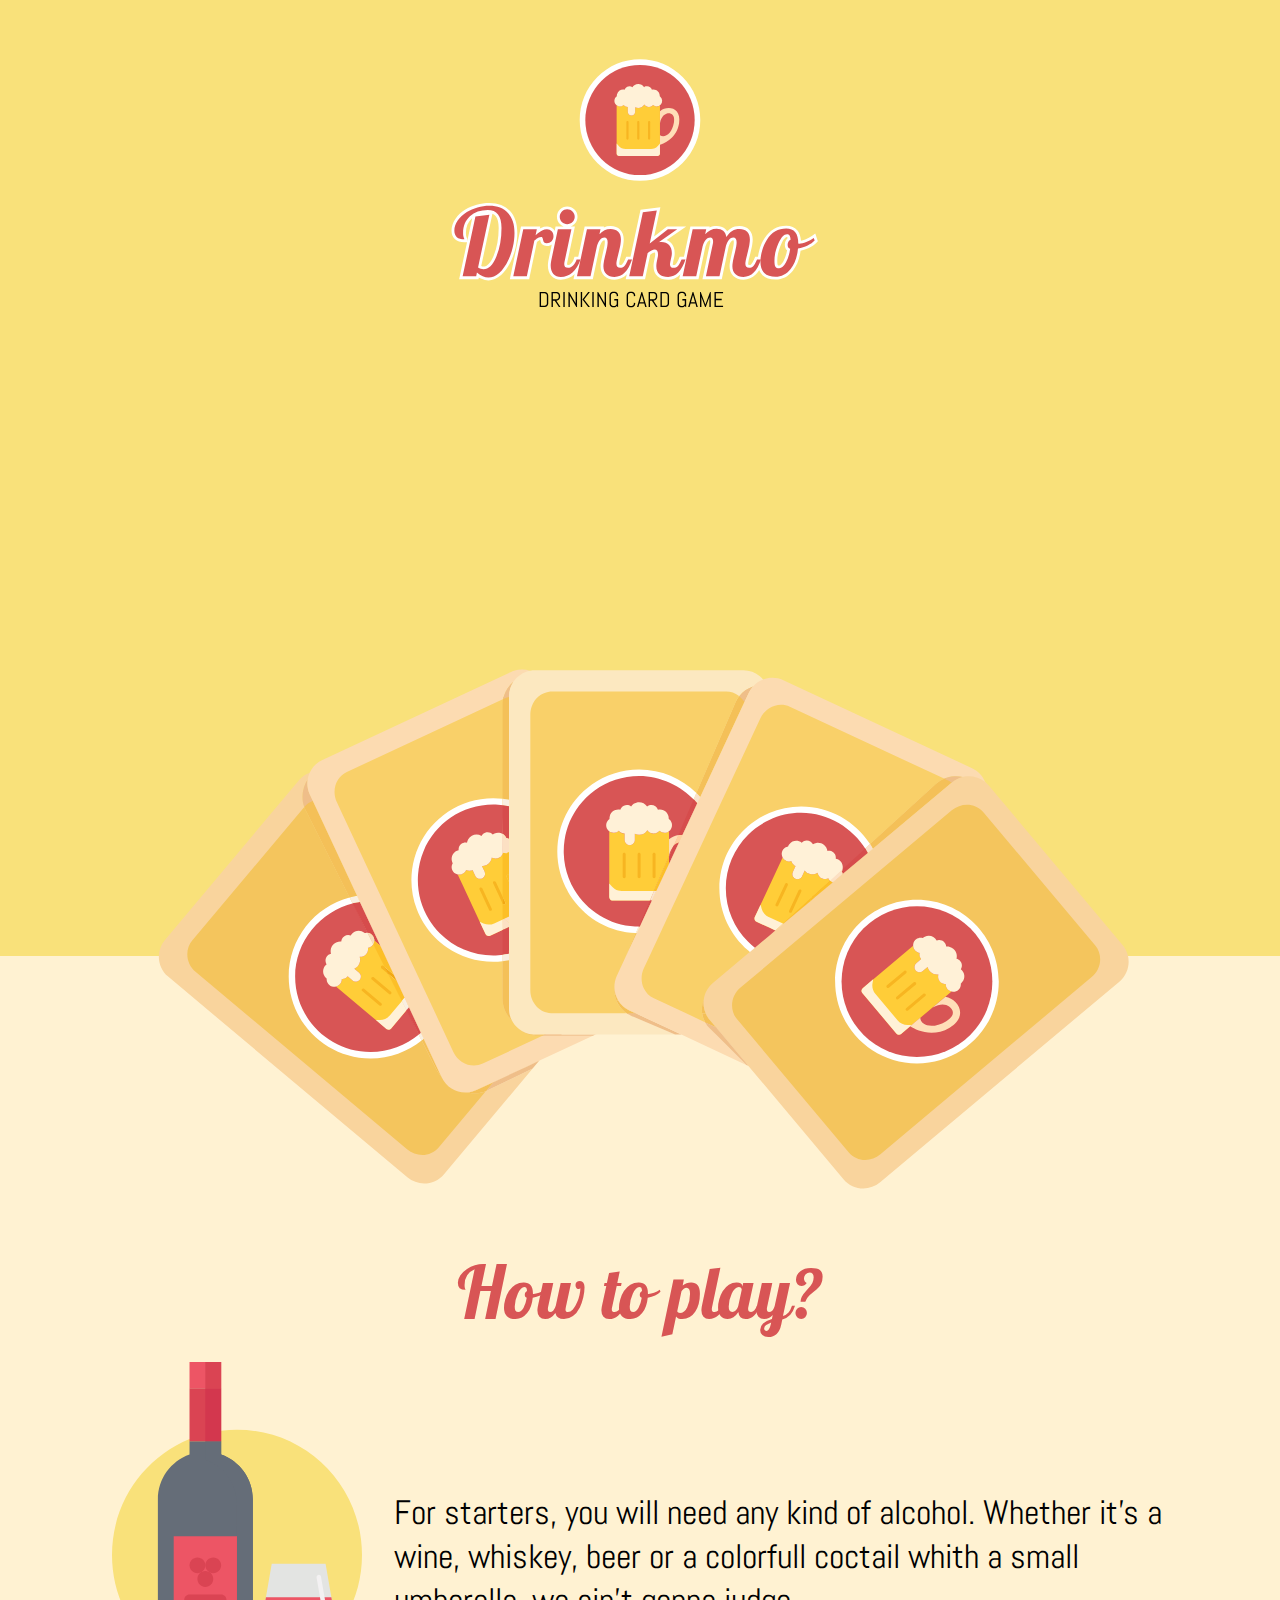
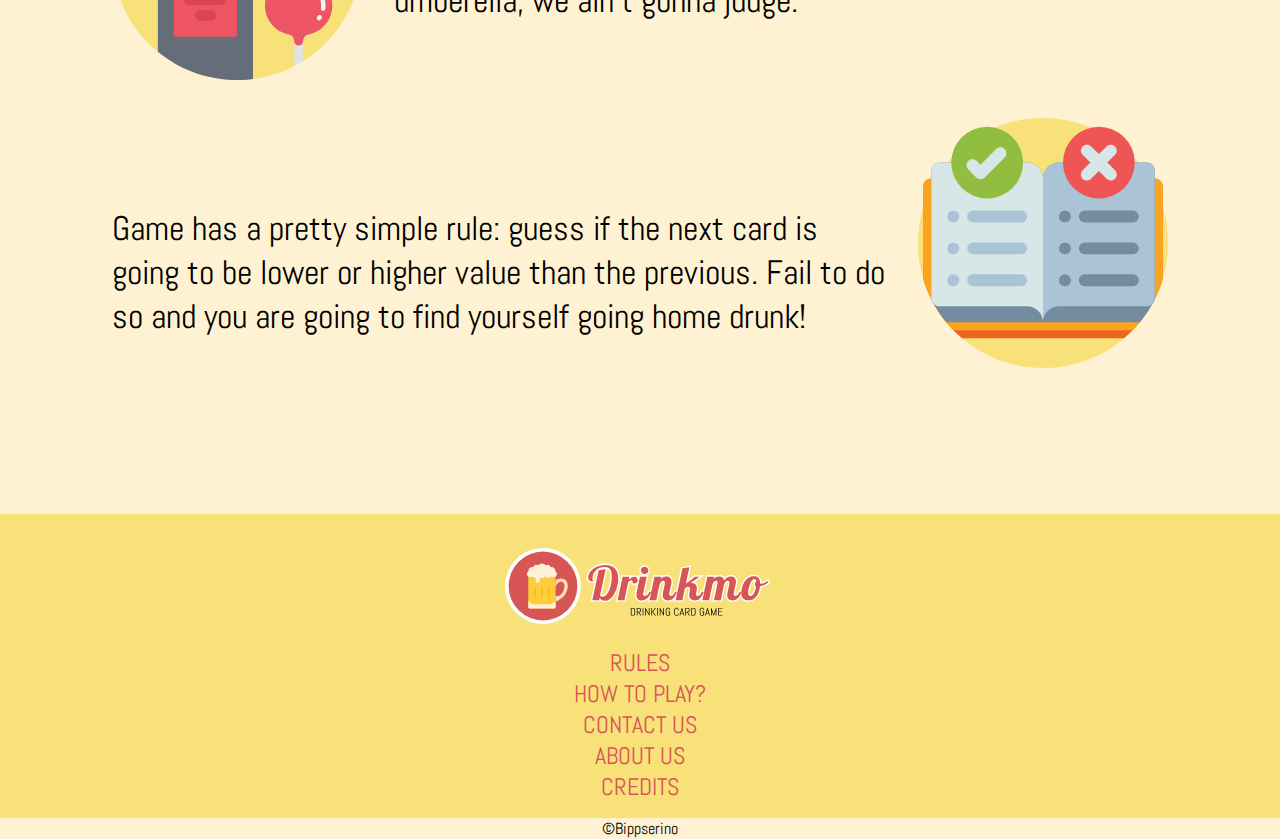
==== index.html @ 120122e4 "first commit" ====
<!DOCTYPE html>
<html lang="en">
<head>
    <meta charset="UTF-8">
    <meta name="viewport" content="width=device-width, initial-scale=1.0">
    <title>Drinkmo</title>
    <link rel="stylesheet" href="styles.css">
    <link rel="shortcut icon" href="img/logo.svg" type="image/x-icon">
</head>
<body>
    <section id="header">
        <div class="header">
            <div class="header__logo-box">
                <img src="img/logo.svg" alt="logo" class="header--logo">
                <img src="img/drinking-game.svg" alt="drinking-game" class="header--drinking-game">
                <img src="img/cards-shaded.svg" alt="cards" class="header--cards">
            </div>
            
        </div>
    </section>

    <section id="body">
            <div class="body__how-to-play">
                <h1 class="body__how-to-play--title">How to play?</h1>
                <div class="body__how-to-play--alcohol">
                    <img class="body__how-to-play--img wine" src="img/how-to-play-wine.svg" alt="how-to-play">
                    <p class="body__how-to-play--text">For starters, you will need any kind of alcohol. Whether it's a wine, whiskey, beer or a colorfull coctail whith a small umberella, we ain't gonna judge.</p>
                </div>
                
                <div class="body__how-to-play--game-rules">
                    <img class="body__how-to-play--img rules" src="img/how-to-play-rules.svg" alt="how-to-play">
                    <p class="body__how-to-play--text">Game has a pretty simple rule: guess if the next card is going to be lower or higher value than the previous. Fail to do so and you are going to find yourself going home drunk!</p>
                </div>

            </div>
    </section>
        
    <section id="footer">
        <div class="footer">
            <div class="footer__logo-box">
                <img src="img/logo.svg" alt="logo" class="footer__logo-box--logo">
                <img src="img/drinking-game.svg" alt="drinking-game" class="footer__logo-box--drinking-game">
            </div>
            <div class="footer__links">
                <a href="#body" class="footer__link">RULES</a>
                <a href="#body" class="footer__link">HOW TO PLAY?</a>
                <a href="#body" class="footer__link">CONTACT US</a>
                <a href="#body" class="footer__link">ABOUT US</a>
                <a href="#body" class="footer__link">CREDITS</a>
            </div>
        </div>
    </section>
    <p class="copyright">©Bippserino</p>
    <script src="https://ajax.googleapis.com/ajax/libs/jquery/3.5.1/jquery.min.js"></script>
    <script src="scripts/bubbles.js"></script>
</body>
</html>
---- styles.css ----
@import url('https://fonts.googleapis.com/css2?family=Abel&family=Galada&display=swap');

* {
    margin: 0;
    padding: 0;
    box-sizing: inherit;
}

html {
    font-size: 16px;
}

body {
    background-color: #F9E17A;
    box-sizing: border-box;
    padding-top: 1.5rem;
    font-family: 'Abel', sans-serif;
}

h1 {
    font-size: 4.5rem;
    font-family: 'Galada', cursive;
    font-weight: 400;
    color: #D85555;
}

a {
    text-decoration: none;
    color: #D85555;
    font-size: 1.5rem;
    display: block;
}

span {
    position: absolute;
    bottom: -50px;
    background: transparent;
    border-radius: 50%;
    pointer-events: none;
    box-shadow: inset 0 0 10px rgba(255, 255, 255, 0.7);
    animation: animate 4s linear infinite;
}

span::before {
    content: '';
    position: absolute;
    width: 100%;
    height: 100%;
    transform: scale(0.25) translate(-70%, -70%);
    background: linear-gradient(#fff, transparent);
    border-radius: 50%;
}

/* START OF HEADER */

.header {
    display: block;
    text-align: center;
    height: 100vh;
    position: relative;
    
}

.header--logo {
    height: 8rem;
    display: block;
    margin: 2rem auto 1rem auto;
    animation-name: moveInRight;
    animation-duration: 1s;
    /* border-radius: 100%;
    box-shadow: 0 0 2rem 0.2rem rgba(0, 0, 0, 0.4); */
}

.header--drinking-game {
    height: 8rem;
    display: block;
    margin: 0 auto;
    animation-name: moveInLeft;
    animation-duration: 1s;
}

.header--cards {
    width: 80vw;
    position: absolute;
    bottom: 0;
    left: 50%;
    transform: translate(-50%,45%);
    max-width: 1800px;
    animation: moveInBottom;
    animation-duration: 1s;
}

/* END OF HEADER */

/* START OF BODY */

#body {
    background-color: #FFF2D2;
    padding: 18rem 7rem 5rem 7rem;
}

.body__how-to-play--title {
    text-align: center;
}

.body__how-to-play--game-rules, .body__how-to-play--alcohol {
    margin-bottom: 6rem;
}

.body__how-to-play--img{
    width: 250px;
}

.wine {
    float: left;
    margin-right: 2rem;
}

.rules {
    float: right;
    margin-left: 2rem;
}

.body__how-to-play--text {
    font-size: 2.15rem;
    padding-top: 8rem;
}

.body__how-to-play--game-rules p {
    padding-top: 5.5rem;
}

/* END OF BODY */

/* START OF FOOTER */

.footer {
    background-color: #F9E17A;
    text-align: center;
    padding: 2rem 2rem 0 2rem;
}

.footer__logo-box {
    margin: 0 auto 1rem auto;
}

.footer__logo-box--logo {
    height: 5rem;
}

.footer__logo-box--drinking-game {
    height: 4rem;
}

.copyright {
    text-align: center;
    margin-top: 1rem;
    background-color: #FFF2D2;
}



/* END OF FOOTER */

/* START OF GAME FILE */

/* START OF GAME WINDOW */

#header {
    text-align: center;
}

.game-header {
    display: inline-block;
}

.header__logo-box--logo {
    height: 5rem;
}

.header__logo-box--drinking-game {
    height: 4rem;
}

.game__window {
    text-align: center;
    margin: 1.45rem 0;
    height: 80vh;
    position: relative;
}

.game__window--deck-of-cards {
    width: max(30vw, 150px);
    max-width: 300px;
    cursor: pointer;
}

.game__window--higher-button {
    width: max(2vw, 7rem);
    max-width: 7rem;
}

.game__window__higher-button-box, .game__window__lower-button-box {
    position: absolute;
}

.game__window--button {
    height: 8rem;
    background-color: white;
    border-radius: 100%;
    cursor: pointer;
    z-index: 5;
    display: none;
}

.game__window--button:hover {
    background-color: whitesmoke;
}

.game__window__higher-button-box {
    left: 25%;
    top: 78%;
}

.game__window__lower-button-box {
    right: 25%;
    top: 78%;
}

.game__window--answer-img {
    width: 10vw;
    position: absolute;
    top: 50%;
    left: 50%;
    transform: translate(-50%, -50%);
}

/* END OF GAME WINDOW */

/* END OF GAME FILE */

/* START OF MEDIA QUERIES */

@media screen and (orientation:portrait) and (orientation:landscape) {
    /* Portrait styles */
}

@media screen and (max-width: 1150px) and (orientation:landscape) {
    #body {
        padding-top: 10rem;
    }
}

@media screen and (max-width: 1000px) {
    .header {
        height: 80vh;
    }

    .header--cards {
        transform: translate(-50%,35%);
    }

    .body__how-to-play--title {
        font-size: 3.5rem;
    }

    #body {
        padding-top: 12rem;
    } 
}

@media screen and (max-width: 800px) {
    .header--drinking-game {
        height: 7rem;
    }
    
    .header--logo {
        height: 6rem;
    }

    .body__how-to-play--img{
        float: none;
        width: 200px;
    }

    #body {
        text-align: center;
        padding-top: 9rem;
    }

    .body__how-to-play--title {
        margin-bottom: 2rem;
    }
    
    .body__how-to-play--text {
        font-size: 1.6rem;
        padding-top: 3rem;
    }

    .rules {
        margin-left: 0;
    }
}

@media screen and (max-width: 600px) {
    a {
        font-size: 1.25rem;
    }

    .header {
        height: 50vh;
    }

    .header--cards {
        transform: translate(-50%, 40%);
    }

    .header--drinking-game {
        height: 6rem;
    }

    .game__window--button {
        height: 6rem;
    }

    .game__window__higher-button-box {
        left: 15%;
        top: 65%;
    }
    
    .game__window__lower-button-box {
        right: 15%;
        top: 65%;
    }
}

@media screen and (max-width: 400px) {
    #body {
        padding: 9rem 2rem;
    }

    .body__how-to-play--title {
        font-size: 2.75rem;
    }

    .header--drinking-game {
        height: 4rem;
    }
}

@media screen and (min-width: 1150px) and (max-width: 1400px) and (orientation:landscape) {

}

@media screen and (min-width: 800px) and (max-width: 1000px) {
    .body__how-to-play--text {
        font-size: 1.75rem;
        padding-top: 5.5rem;
    }

    .body__how-to-play--img{
        width: 200px;
    }

    .body__how-to-play--game-rules p {
        padding-top: 2rem;
    }
}

@media screen and (min-width: 600px) and (max-width: 800px) {
    .game__window__higher-button-box, .game__window__lower-button-box {
        top: 75%;
    }
    
}

@media screen and (min-width: 600px) and (max-width: 700px) {
    .header {
        height: 60vh;
    }

    .header--cards {
        transform: translate(-50%,30%);
    }

}

@media only screen and (min-device-width: 1024px) and (max-device-width: 1366px) and (-webkit-min-device-pixel-ratio: 2) {
    .header {
        height: 50vh;
    }
}

/* END OF MEDIA QUERIES */

/* START OF KEYFRAMES */

@keyframes moveInLeft {
    0% {
        opacity: 0;
        transform: translateX(-10rem);
    }

    100% {
        opacity: 1;
        transform: translate(0);
    }
}

@keyframes moveInRight {
    0% {
        opacity: 0;
        transform: translateX(10rem);
    }

    100% {
        opacity: 1;
        transform: translate(0);
    }
}

@keyframes moveInBottom {
    0% {
        opacity: 0;
        transform: translate(-50%,100vh);
    }

    100% {
        opacity: 1;
        transform: translate(-50%,45%);
    }
}

@keyframes animate {
    0% {
        transform: translateY(0%);
        opacity: 1;
    }

    100% {
        transform: translateY(-80vh);
        opacity: 0;
    }
}

/* END OF KEYFRAMES */
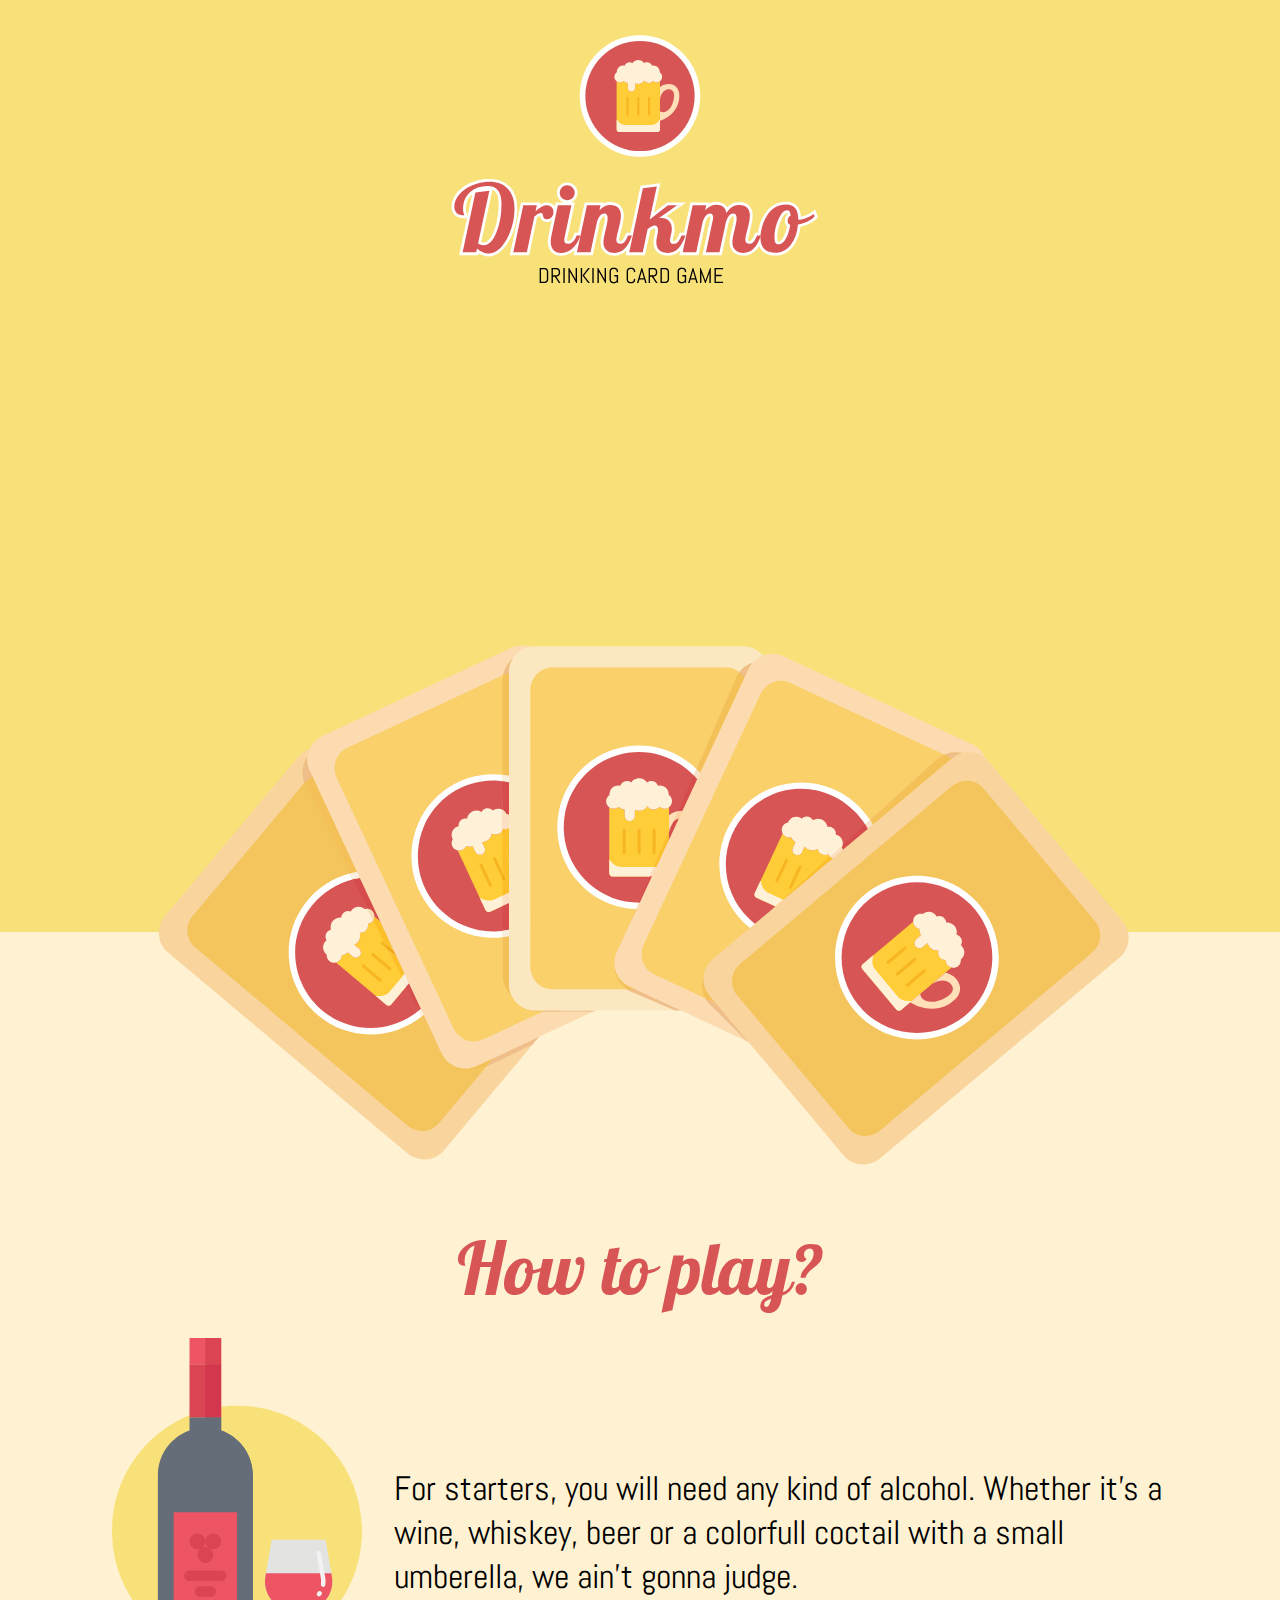
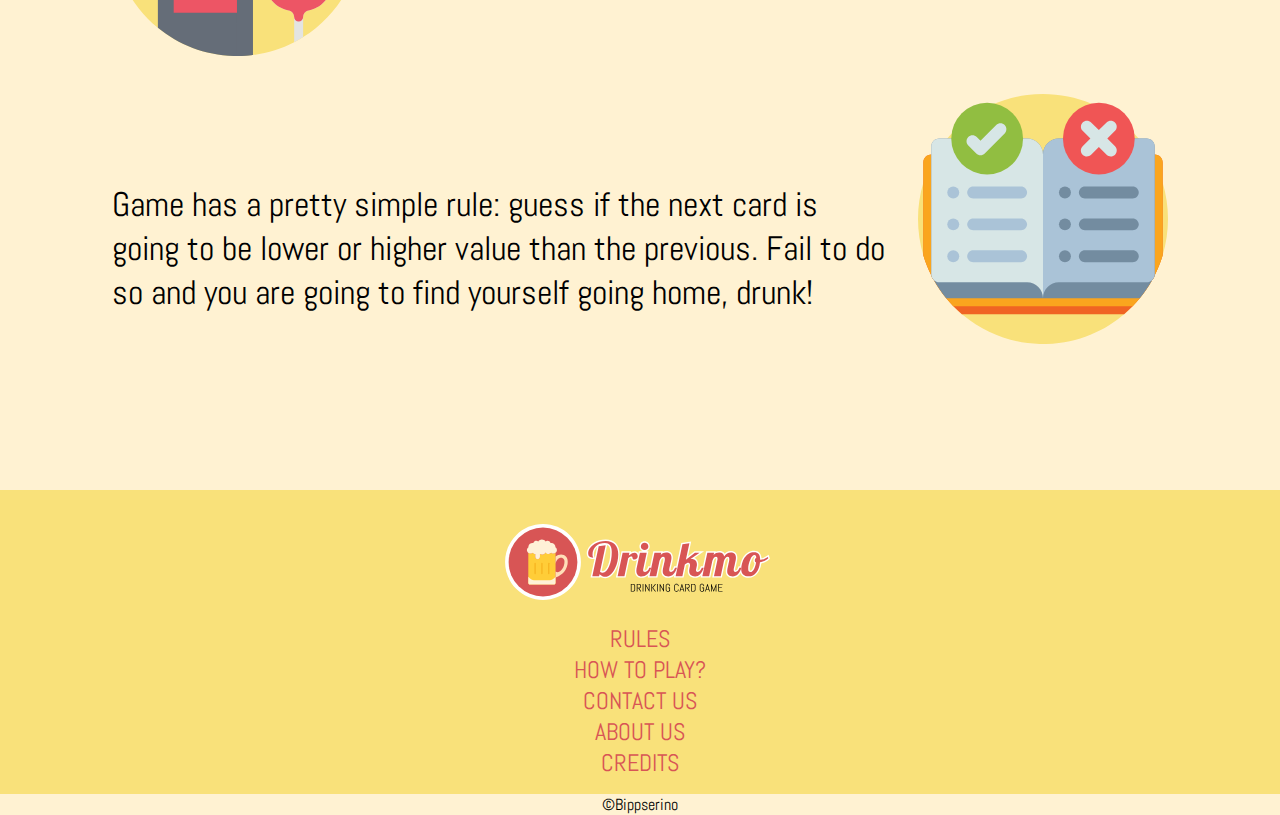
==== commit 29912dba: "Minor bug fixes and style changes" ====
--- a/index.html
+++ b/index.html
@@ -11,9 +11,9 @@
     <section id="header">
         <div class="header">
             <div class="header__logo-box">
-                <img src="img/logo.svg" alt="logo" class="header--logo">
-                <img src="img/drinking-game.svg" alt="drinking-game" class="header--drinking-game">
-                <img src="img/cards-shaded.svg" alt="cards" class="header--cards">
+                <img src="img/logo.svg" alt="logo" class="header--logo" draggable="false">
+                <img src="img/drinking-game.svg" alt="drinking-game" class="header--drinking-game" draggable="false">
+                <img src="img/cards-shaded.svg" alt="cards" class="header--cards" draggable="false">
             </div>
             
         </div>
@@ -23,13 +23,13 @@
             <div class="body__how-to-play">
                 <h1 class="body__how-to-play--title">How to play?</h1>
                 <div class="body__how-to-play--alcohol">
-                    <img class="body__how-to-play--img wine" src="img/how-to-play-wine.svg" alt="how-to-play">
-                    <p class="body__how-to-play--text">For starters, you will need any kind of alcohol. Whether it's a wine, whiskey, beer or a colorfull coctail whith a small umberella, we ain't gonna judge.</p>
+                    <img class="body__how-to-play--img wine" src="img/how-to-play-wine.svg" alt="how-to-play"  draggable="false">
+                    <p class="body__how-to-play--text">For starters, you will need any kind of alcohol. Whether it's a wine, whiskey, beer or a colorfull coctail with a small umberella, we ain't gonna judge.</p>
                 </div>
                 
                 <div class="body__how-to-play--game-rules">
-                    <img class="body__how-to-play--img rules" src="img/how-to-play-rules.svg" alt="how-to-play">
-                    <p class="body__how-to-play--text">Game has a pretty simple rule: guess if the next card is going to be lower or higher value than the previous. Fail to do so and you are going to find yourself going home drunk!</p>
+                    <img class="body__how-to-play--img rules" src="img/how-to-play-rules.svg" alt="how-to-play"  draggable="false">
+                    <p class="body__how-to-play--text">Game has a pretty simple rule: guess if the next card is going to be lower or higher value than the previous. Fail to do so and you are going to find yourself going home, drunk!</p>
                 </div>
 
             </div>
@@ -38,8 +38,8 @@
     <section id="footer">
         <div class="footer">
             <div class="footer__logo-box">
-                <img src="img/logo.svg" alt="logo" class="footer__logo-box--logo">
-                <img src="img/drinking-game.svg" alt="drinking-game" class="footer__logo-box--drinking-game">
+                <img src="img/logo.svg" alt="logo" class="footer__logo-box--logo"  draggable="false">
+                <img src="img/drinking-game.svg" alt="drinking-game" class="footer__logo-box--drinking-game"  draggable="false">
             </div>
             <div class="footer__links">
                 <a href="#body" class="footer__link">RULES</a>
--- a/styles.css
+++ b/styles.css
@@ -13,7 +13,6 @@
 body {
     background-color: #F9E17A;
     box-sizing: border-box;
-    padding-top: 1.5rem;
     font-family: 'Abel', sans-serif;
 }
 
@@ -172,6 +171,7 @@
 
 .game-header {
     display: inline-block;
+    padding: 1rem;
 }
 
 .header__logo-box--logo {
@@ -184,14 +184,14 @@
 
 .game__window {
     text-align: center;
-    margin: 1.45rem 0;
+    margin: 1.45rem 0 0;
     height: 80vh;
     position: relative;
 }
 
 .game__window--deck-of-cards {
     width: max(30vw, 150px);
-    max-width: 300px;
+    max-width: 280px;
     cursor: pointer;
 }
 
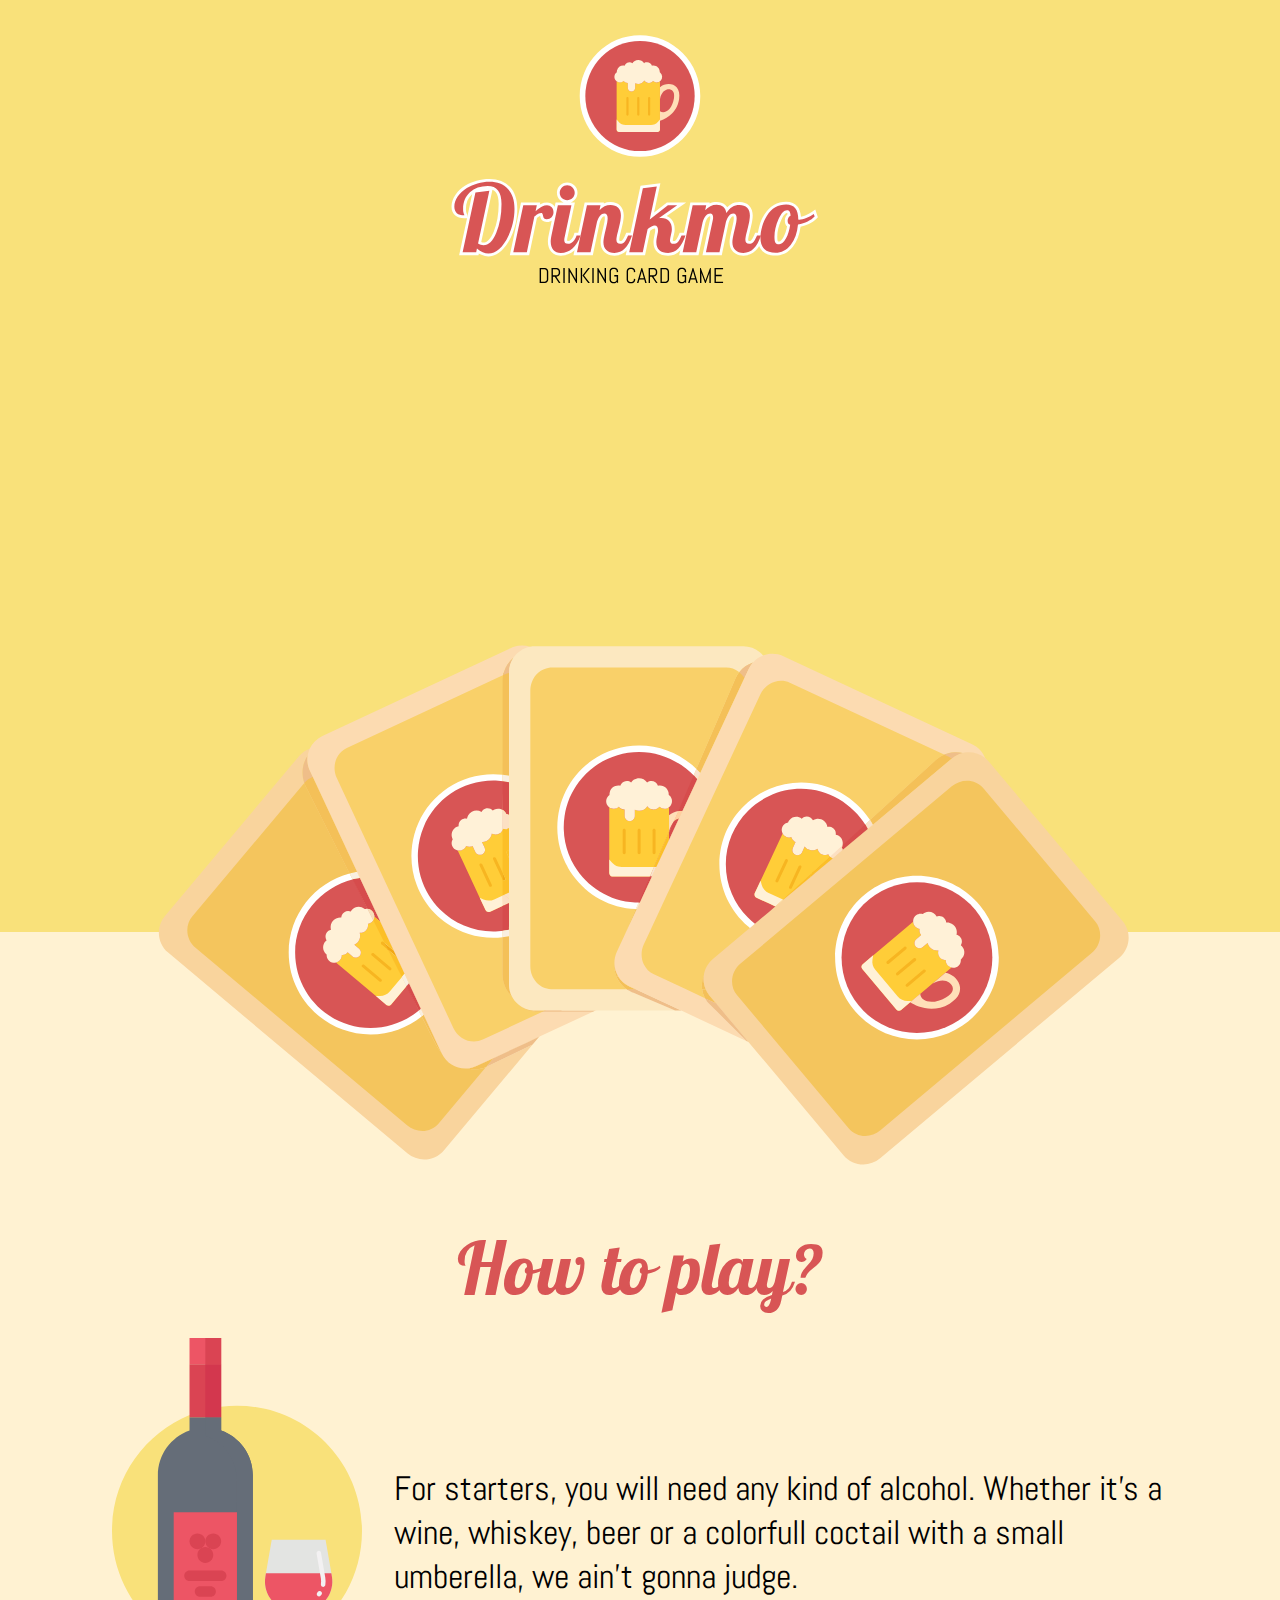
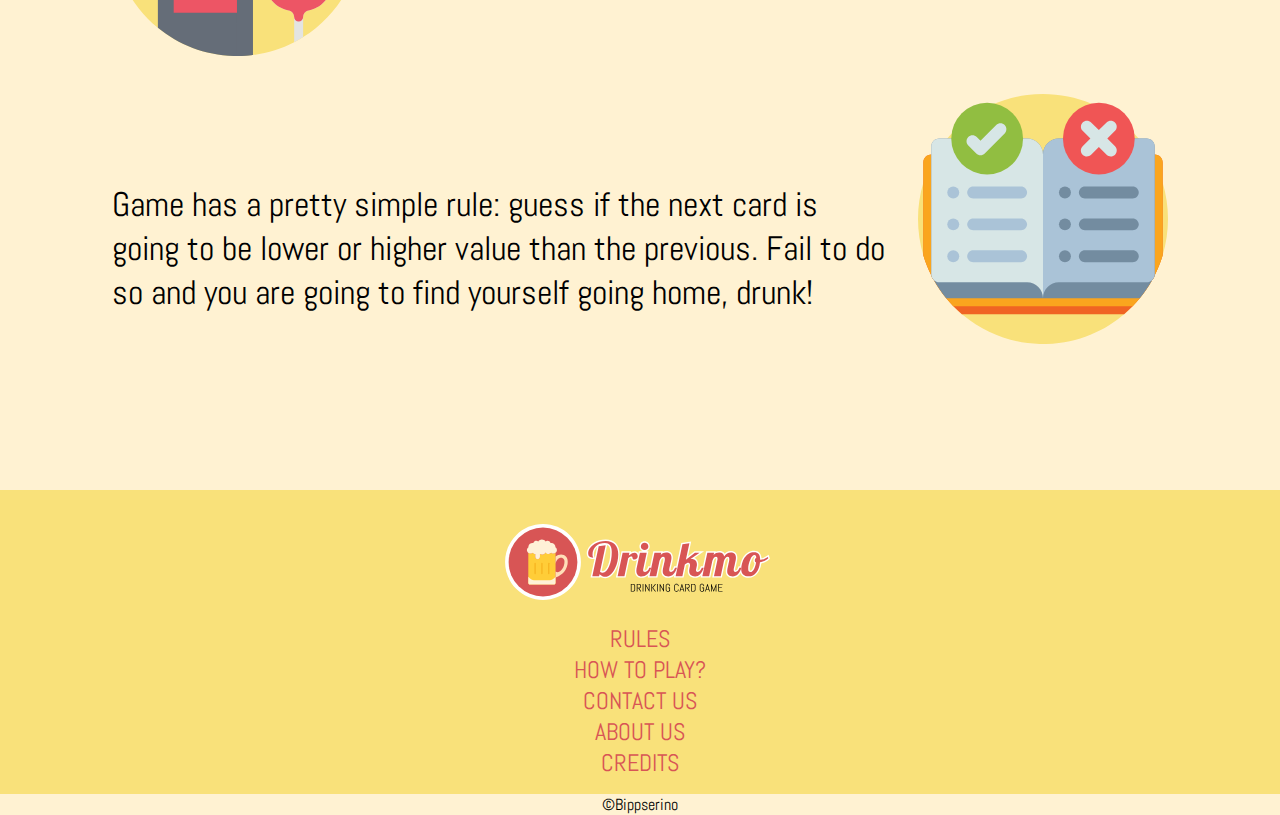
==== commit cf808d91: "More bug fixes" ====
--- a/index.html
+++ b/index.html
@@ -13,8 +13,8 @@
             <div class="header__logo-box">
                 <img src="img/logo.svg" alt="logo" class="header--logo" draggable="false">
                 <img src="img/drinking-game.svg" alt="drinking-game" class="header--drinking-game" draggable="false">
-                <img src="img/cards-shaded.svg" alt="cards" class="header--cards" draggable="false">
             </div>
+            <img src="img/cards-shaded.svg" alt="cards" class="header--cards" draggable="false">
             
         </div>
     </section>
--- a/styles.css
+++ b/styles.css
@@ -66,6 +66,8 @@
     margin: 2rem auto 1rem auto;
     animation-name: moveInRight;
     animation-duration: 1s;
+    position: relative;
+    z-index: 1 ;
     /* border-radius: 100%;
     box-shadow: 0 0 2rem 0.2rem rgba(0, 0, 0, 0.4); */
 }
@@ -76,6 +78,8 @@
     margin: 0 auto;
     animation-name: moveInLeft;
     animation-duration: 1s;
+    position: relative;
+    z-index: 1 ;
 }
 
 .header--cards {
@@ -87,6 +91,11 @@
     max-width: 1800px;
     animation: moveInBottom;
     animation-duration: 1s;
+    z-index: 0 ;
+}
+
+.header__logo-box {
+    z-index: 5;
 }
 
 /* END OF HEADER */
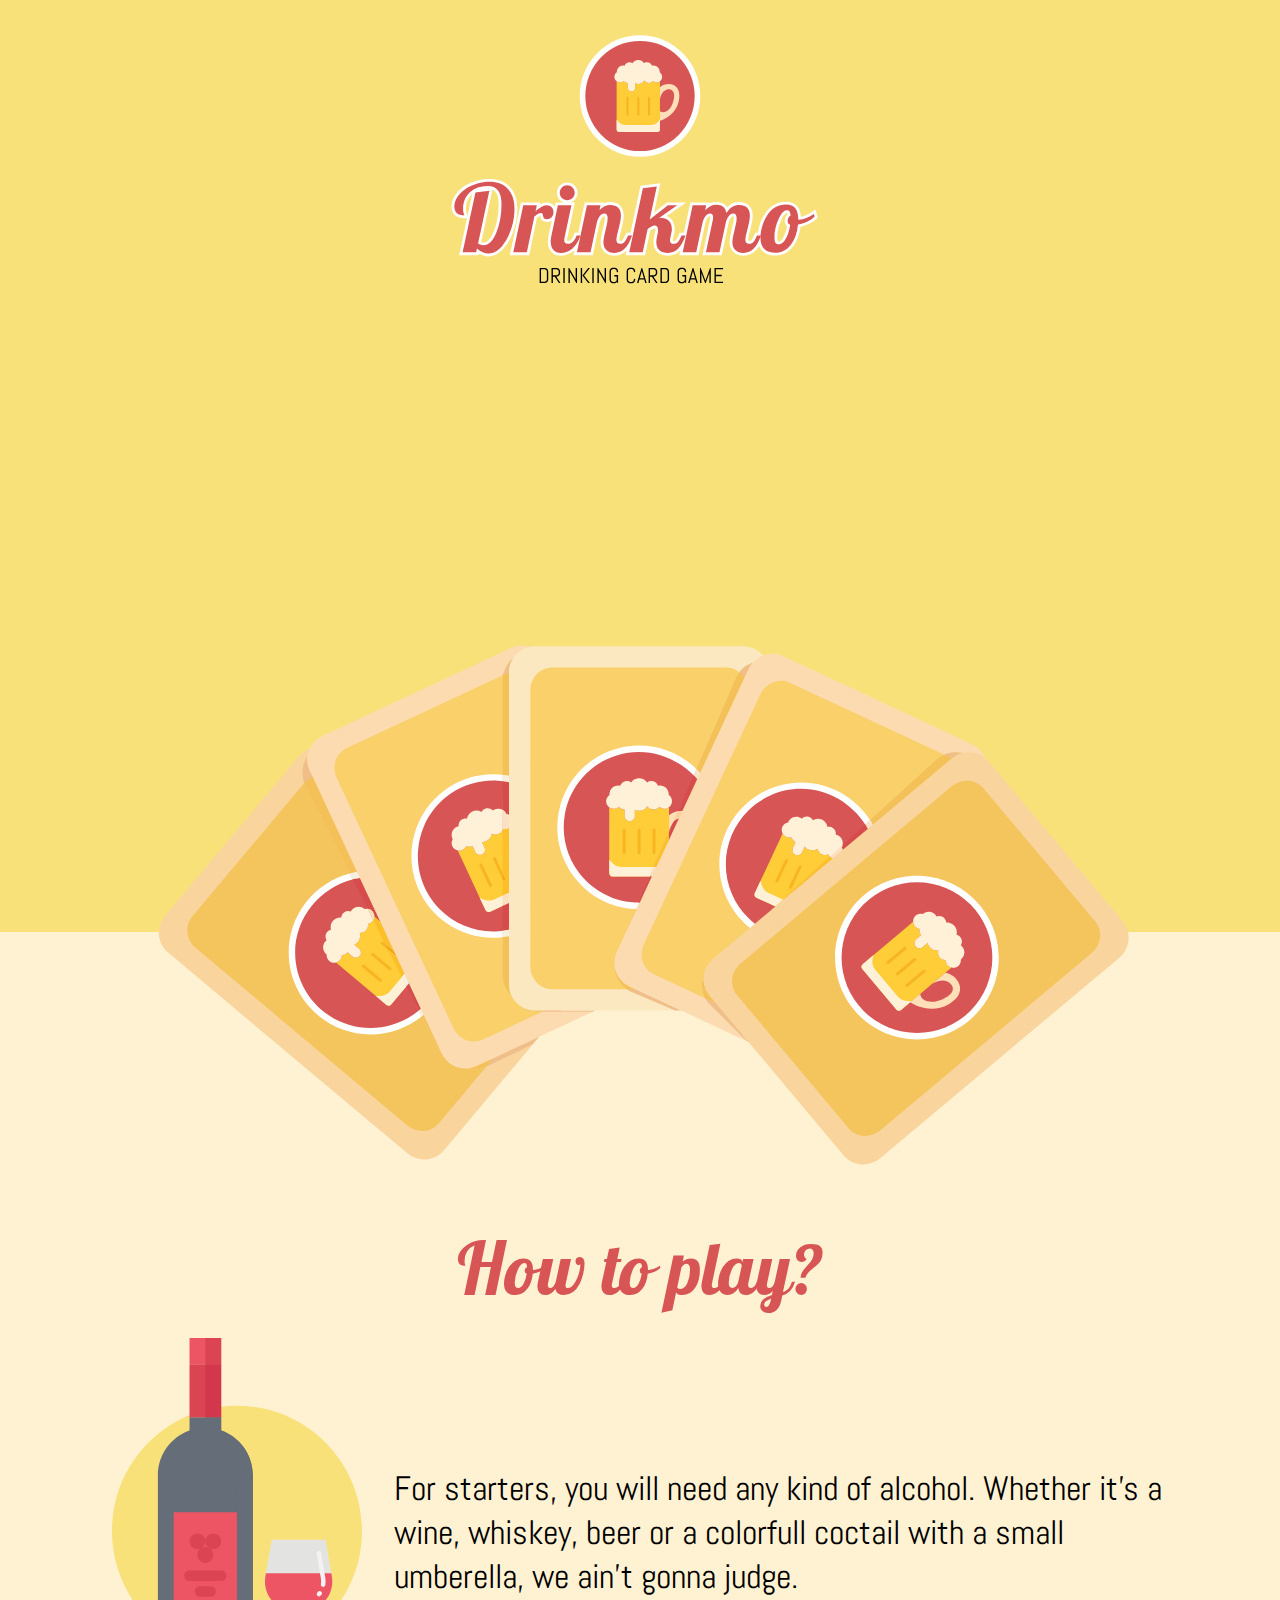
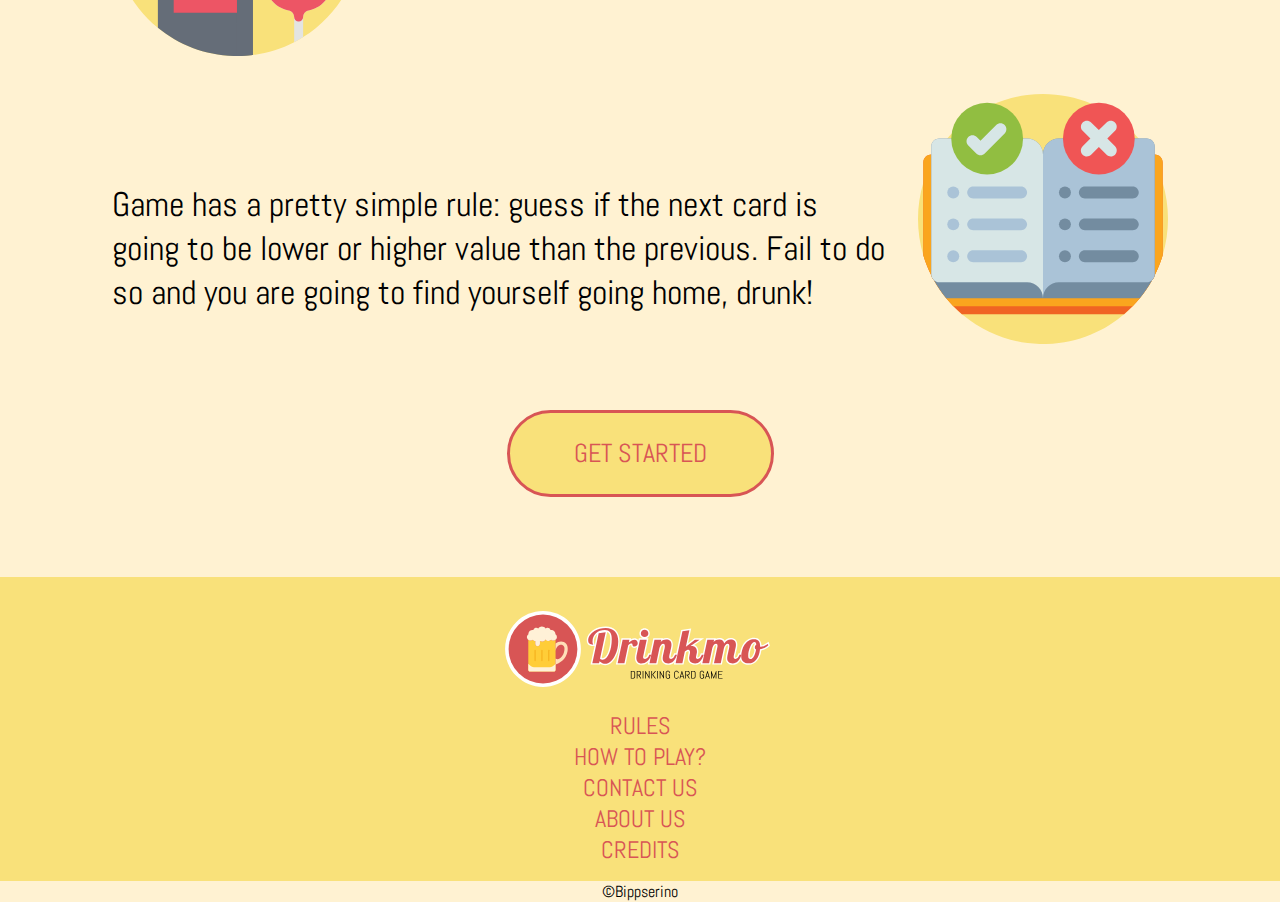
==== commit 3253d6f8: "Added button that redirects to game page" ====
--- a/index.html
+++ b/index.html
@@ -33,6 +33,10 @@
                 </div>
 
             </div>
+            <div class="button-box">
+                <a href="game.html" class="btn btn--white btn--animated">Get Started</a>
+            </div>
+            
     </section>
         
     <section id="footer">
--- a/styles.css
+++ b/styles.css
@@ -36,7 +36,7 @@
     background: transparent;
     border-radius: 50%;
     pointer-events: none;
-    box-shadow: inset 0 0 10px rgba(255, 255, 255, 0.7);
+    box-shadow: inset 0 0 10px rgba(255, 255, 255, 0.8);
     animation: animate 4s linear infinite;
 }
 
@@ -138,6 +138,87 @@
     padding-top: 5.5rem;
 }
 
+/* .body--get-started-button {
+	box-shadow: 0px 4px 0px 0px rgba(0, 0, 0, 0.2) ;
+	background-color:#f9e27a;
+	border-radius: 2rem;
+	border:3px solid #D85555;
+	display:inline-block;
+	cursor:pointer;
+    color:#D85555;
+    font-family: 'Abel', sans-serif;
+    font-weight: 800;
+	font-size: 2rem;
+	padding:16px 31px;
+    text-decoration:none;
+}
+
+.body--get-started-button:hover {
+	background-color:#fae898;
+}
+.body--get-started-button:active {
+	position:relative;
+	top:1px;
+}
+
+button:focus {
+    outline:0;
+} */
+
+
+.btn:link, .btn:visited {
+    text-transform: uppercase;
+    text-decoration: none;
+    padding: 1.5rem 4rem;
+    display: inline-block;
+    border-radius: 10rem;
+    transition: all 0.2s ;
+    position: relative;
+    font-size: 1.6rem;
+    border: solid 3px #D85555;
+}
+
+.btn:hover {
+    transform: translateY(-0.3rem);
+    box-shadow: 0 1rem 2rem rgba(0, 0, 0, 0.2);
+}
+
+.btn:active {
+    transform: translateY(-0.1rem);
+    box-shadow: 0 0.5rem 1rem rgba(0, 0, 0, 0.2);
+}
+
+.btn--white {
+    background-color: #F9E17A;
+    color: #D85555;
+}
+
+.btn::after {
+    content: "";
+    display: inline-block;
+    height: 100%;
+    width: 100%;
+    border-radius: 10rem;
+    position: absolute;
+    top: 0;
+    left: 0;
+    z-index: -1;
+    transition: all 0.4s;
+}
+
+.btn--white::after {
+    background-color: #ffe6a6
+}
+
+.btn:hover::after {
+    transform: scaleX(1.4) scaleY(1.6);
+    opacity: 0;
+}
+
+.button-box {
+    text-align: center;
+}
+
 /* END OF BODY */
 
 /* START OF FOOTER */
